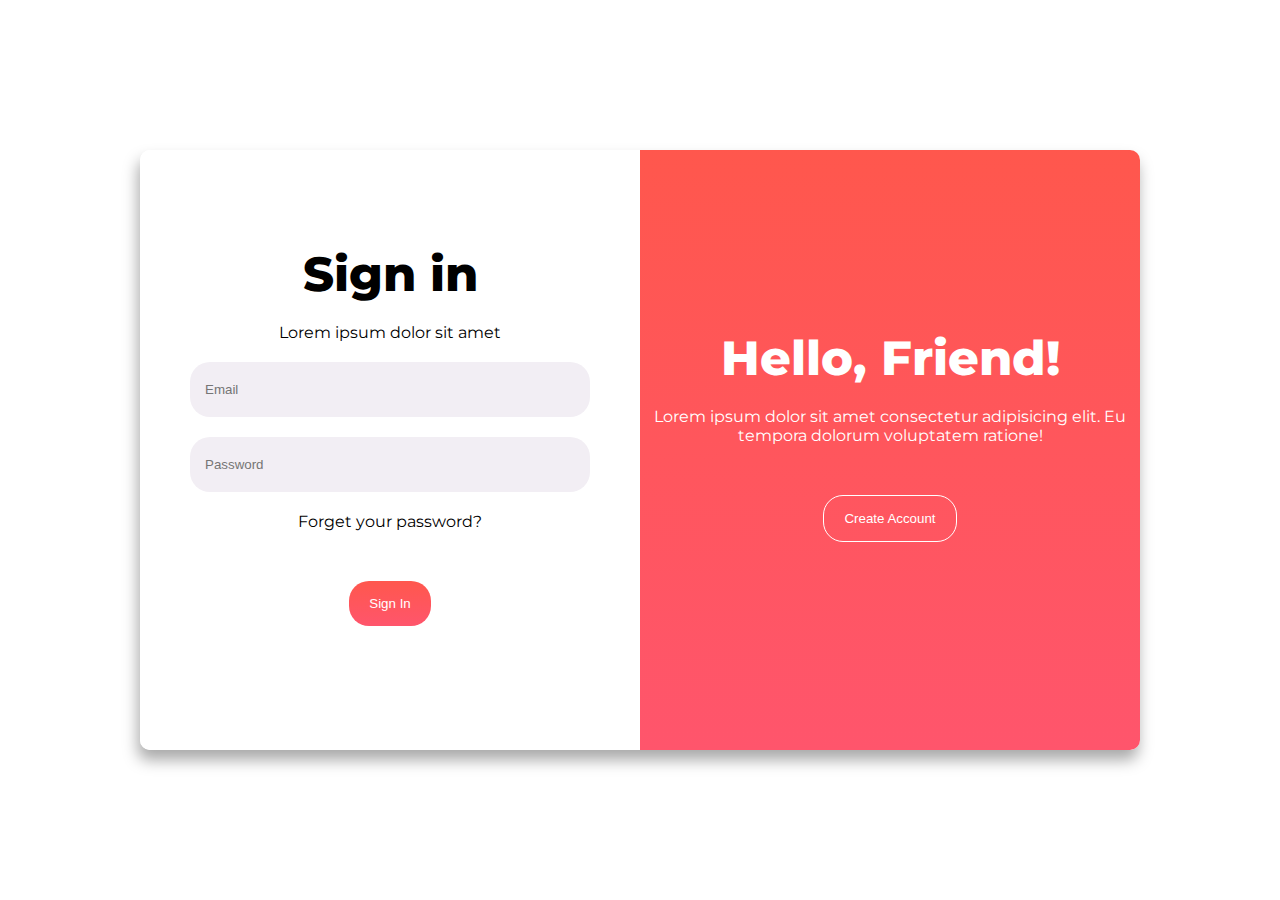
==== LoginTransition/index.html @ 977f2caa "Page Login transition" ====
<!DOCTYPE html>
<html lang="pt-br">
<head>
    <meta charset="UTF-8">
    <meta name="viewport" content="width=device-width, initial-scale=1.0">
    <title>Cadastro | Login</title>
    <link rel="stylesheet" href="Assets/Style/index.css">
</head>
<body>
    <main>
        <div id="background_signIn" class="bakground_sections"></div>
        <section id="container_signIn">
            <h1>Sign in</h1>
            <p>Lorem ipsum dolor sit amet</p>
            <form>
                <input type="email" placeholder="Email">
                <input type="password" placeholder="Password">
                <p>Forget your password?</p>
                <button>Sign In</button>
            </form>
        </section>

        <div id="background_orange" class="right">
            <div id="container_background_orange">
                <section id="text_createAccount">
                    <h1>Welcome Back!</h1>
                    <p>Lorem ipsum dolor sit amet consectetur adipisicing elit. Eu tempora dolorum voluptatem ratione!</p>
                    <button onclick="changeModel()">Sign in</button>
                </section>

                <section id="text_signIn">
                    <h1>Hello, Friend!</h1>
                    <p>Lorem ipsum dolor sit amet consectetur adipisicing elit. Eu tempora dolorum voluptatem ratione!</p>
                    <button onclick="changeModel()">Create Account</button>
                </section>
            </div>
        </div>

        <div id="background_CreatAcoonout" class="bakground_sections"></div>
        <section id="container_CreatAcoonout">
            <h1>Create Account</h1>
            <p>Lorem ipsum dolor sit amet</p>
            <form>
                <input type="text" placeholder="Name">
                <input type="email" placeholder="Email">
                <input type="password" placeholder="Password">
                <p>Forget your password?</p>
                <button>Create Account</button>
            </form>
        </section>
    </main>

    <script src="Assets/Js/index.js"></script>
</body>
</html>
---- LoginTransition/Assets/Style/index.css ----
@import url("https://fonts.googleapis.com/css2?family=Inter:wght@100;300;500;700;900&display=swap");
@import url("https://fonts.googleapis.com/css2?family=Montserrat:wght@100;200;300;400;500;600;700;800;900&display=swap");
:root {
  --black: #000;
  --white: #fff;
  --background1: #FF574D;
  --background2: #FF556C;
  --inputColor: #F2EEF4;
  --font_first: "Montserrat", sans-serif;
  --font_second: "Inter", sans-serif;
}

* {
  margin: 0;
  padding: 0;
  list-style: none;
}

body {
  min-height: 100vh;
  font-family: var(--font_first);
  display: flex;
  align-items: center;
  justify-content: center;
}
body main {
  width: 95%;
  max-width: 1000px;
  height: 600px;
  background-color: #fff;
  border-radius: 10px;
  box-shadow: -2px 10px 15px rgba(0, 0, 0, 0.342);
  display: flex;
  align-items: center;
  justify-content: space-between;
  position: relative;
  overflow: hidden;
}
body main div#background_orange {
  width: 50%;
  height: 100%;
  background-image: linear-gradient(var(--background1), var(--background2));
  position: absolute;
  transition: all 0.6s ease-in-out;
  z-index: 3;
  overflow: hidden;
}
body main div#background_orange.left {
  left: 0;
}
body main div#background_orange.right {
  left: 50%;
}
body main div#background_orange div#container_background_orange {
  width: 200%;
  height: 100%;
  display: flex;
  align-items: center;
  justify-content: center;
  position: absolute;
  left: -100%;
  transition: all 0.6s ease-in-out;
}
body main div#background_orange div#container_background_orange section {
  width: 90%;
  color: var(--white);
  text-align: center;
  background-color: transparent;
  position: relative;
}
body main div#background_orange div#container_background_orange section button {
  width: auto;
  padding: 15px 20px;
  color: var(--white);
  background: transparent;
  border: 1px solid var(--white);
  cursor: pointer;
  border-radius: 20px;
  margin: 30px auto;
}
body main div.bakground_sections {
  width: 50%;
  height: 100%;
  position: absolute;
  z-index: 1;
  background-color: var(--white);
}
body main div.bakground_sections#background_signIn {
  z-index: 2;
  left: 0;
}
body main div.bakground_sections#background_CreatAcoonout {
  right: 0;
}
body main section {
  width: 50%;
  height: 100%;
  display: flex;
  align-items: center;
  flex-direction: column;
  justify-content: center;
  gap: 20px;
  position: absolute;
  transition: left 0.6s ease-in-out;
  z-index: 2;
}
body main section#container_signIn {
  left: 0;
}
body main section#container_CreatAcoonout {
  left: 0;
  z-index: 1;
}
body main section h1 {
  font-size: 3em;
  font-weight: 800;
}
body main section form {
  width: 80%;
  display: flex;
  flex-direction: column;
  justify-content: center;
  gap: 20px;
}
body main section form input {
  width: calc(100% - 30px);
  padding: 20px 15px;
  background-color: var(--inputColor);
  border: none;
  border-radius: 20px;
}
body main section form p {
  text-align: center;
}
body main section form button {
  width: auto;
  padding: 15px 20px;
  color: var(--white);
  background-image: linear-gradient(var(--background1), var(--background2));
  border: none;
  cursor: pointer;
  border-radius: 20px;
  margin: 30px auto;
}/*# sourceMappingURL=index.css.map */
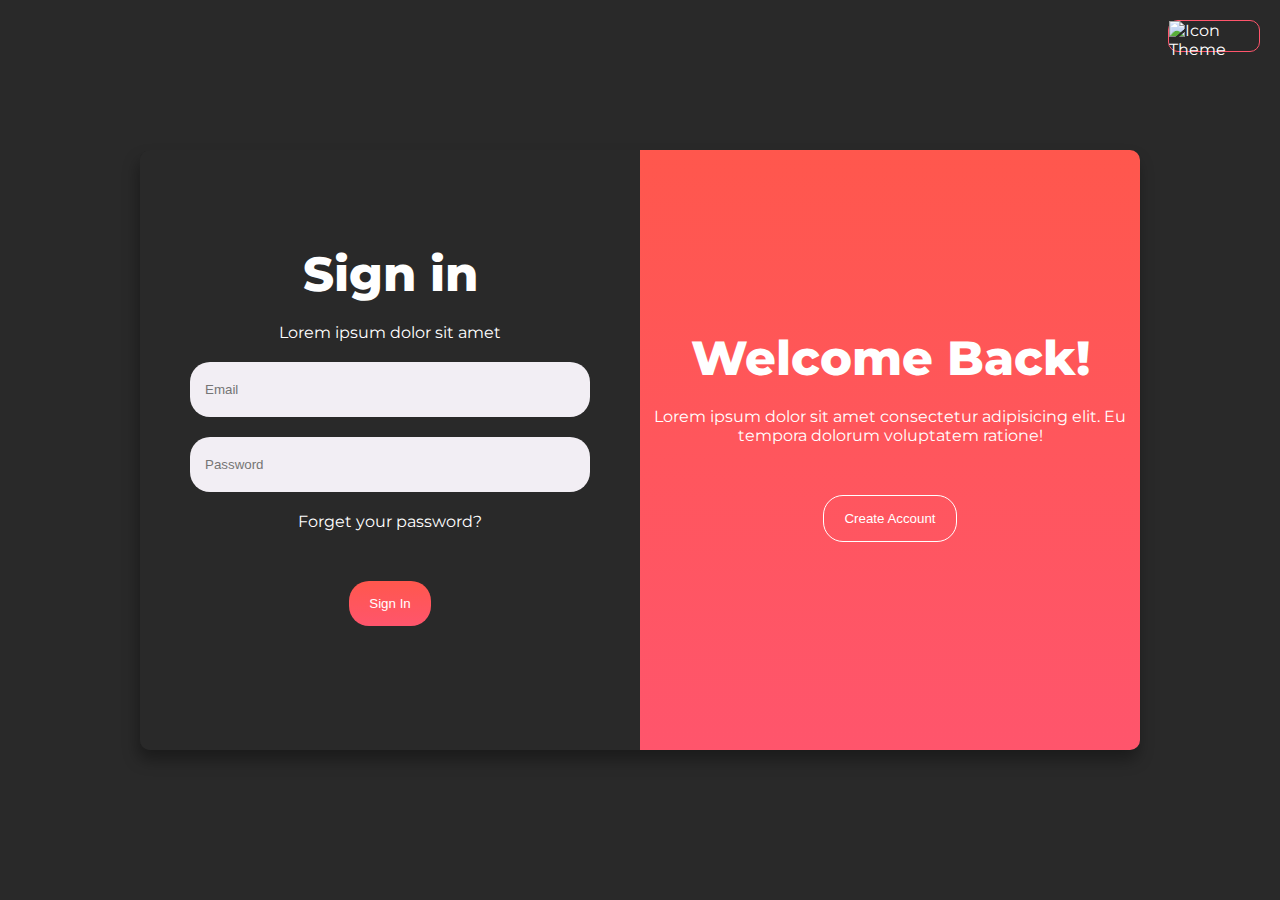
==== commit 2c00773d: "dark theme" ====
--- a/LoginTransition/index.html
+++ b/LoginTransition/index.html
@@ -7,14 +7,20 @@
     <link rel="stylesheet" href="Assets/Style/index.css">
 </head>
 <body>
+    <div id="container_btn_theme">
+        <div id="container_icon_theme">
+            <img src="/Assets/Imgs/night-mode.png" alt="Icon Theme" id="icon_theme">
+        </div>
+    </div>
+
     <main>
         <div id="background_signIn" class="bakground_sections"></div>
         <section id="container_signIn">
             <h1>Sign in</h1>
             <p>Lorem ipsum dolor sit amet</p>
             <form>
-                <input type="email" placeholder="Email">
-                <input type="password" placeholder="Password">
+                <input type="email" placeholder="Email" required>
+                <input type="password" placeholder="Password" required>
                 <p>Forget your password?</p>
                 <button>Sign In</button>
             </form>
@@ -22,14 +28,14 @@
 
         <div id="background_orange" class="right">
             <div id="container_background_orange">
-                <section id="text_createAccount">
-                    <h1>Welcome Back!</h1>
+                <section id="text_signIn">
+                    <h1>Hello, Friend!</h1>
                     <p>Lorem ipsum dolor sit amet consectetur adipisicing elit. Eu tempora dolorum voluptatem ratione!</p>
                     <button onclick="changeModel()">Sign in</button>
                 </section>
 
-                <section id="text_signIn">
-                    <h1>Hello, Friend!</h1>
+                <section id="text_createAccount">
+                    <h1>Welcome Back!</h1>
                     <p>Lorem ipsum dolor sit amet consectetur adipisicing elit. Eu tempora dolorum voluptatem ratione!</p>
                     <button onclick="changeModel()">Create Account</button>
                 </section>
@@ -41,9 +47,9 @@
             <h1>Create Account</h1>
             <p>Lorem ipsum dolor sit amet</p>
             <form>
-                <input type="text" placeholder="Name">
-                <input type="email" placeholder="Email">
-                <input type="password" placeholder="Password">
+                <input type="text" placeholder="Name" required>
+                <input type="email" placeholder="Email" required>
+                <input type="password" placeholder="Password" required>
                 <p>Forget your password?</p>
                 <button>Create Account</button>
             </form>
--- a/LoginTransition/Assets/Style/index.css
+++ b/LoginTransition/Assets/Style/index.css
@@ -1,11 +1,14 @@
 @import url("https://fonts.googleapis.com/css2?family=Inter:wght@100;300;500;700;900&display=swap");
 @import url("https://fonts.googleapis.com/css2?family=Montserrat:wght@100;200;300;400;500;600;700;800;900&display=swap");
 :root {
-  --black: #000;
-  --white: #fff;
+  --black: #fff;
+  --white: #292929;
+  --black2: #000;
+  --white2: #fff;
   --background1: #FF574D;
   --background2: #FF556C;
   --inputColor: #F2EEF4;
+  --darkness: rgba(0, 0, 0, 0.342);
   --font_first: "Montserrat", sans-serif;
   --font_second: "Inter", sans-serif;
 }
@@ -22,14 +25,67 @@
   display: flex;
   align-items: center;
   justify-content: center;
-}
+  background-color: var(--white);
+  color: var(--black);
+  transition: all 0.4s ease-in-out;
+}
+body div#container_btn_theme {
+  width: 90px;
+  height: 30px;
+  background-color: var(--white);
+  border-radius: 10px;
+  position: absolute;
+  top: 20px;
+  right: 20px;
+  cursor: pointer;
+  border: 1px solid var(--background2);
+  transition: all 0.4s ease-in-out;
+}
+body div#container_btn_theme div#container_icon_theme {
+  width: 30px;
+  height: 100%;
+  border-radius: 50%;
+  position: absolute;
+  transition: left 0.6s ease-in-out;
+  left: 0;
+}
+body div#container_btn_theme div#container_icon_theme.Dark_Active {
+  left: calc(100% - 30px);
+  animation: 0.6s animationBtn ease-in-out;
+}
+body div#container_btn_theme div#container_icon_theme.Light_Active {
+  animation: 0.6s animationBtn2 ease-in-out;
+}
+@keyframes animationBtn {
+  0% {
+    transform: rotate(0deg);
+  }
+  100% {
+    transform: rotate(360deg);
+  }
+}
+@keyframes animationBtn2 {
+  0% {
+    transform: rotate(360deg);
+  }
+  100% {
+    transform: rotate(0deg);
+  }
+}
+body div#container_btn_theme div#container_icon_theme img {
+  width: 100%;
+  height: 100%;
+  -o-object-fit: contain;
+     object-fit: contain;
+}
+@keyframes identifier {}
 body main {
   width: 95%;
   max-width: 1000px;
   height: 600px;
-  background-color: #fff;
+  background-color: var(--white);
   border-radius: 10px;
-  box-shadow: -2px 10px 15px rgba(0, 0, 0, 0.342);
+  box-shadow: -2px 10px 15px var(--darkness);
   display: flex;
   align-items: center;
   justify-content: space-between;
@@ -63,7 +119,7 @@
 }
 body main div#background_orange div#container_background_orange section {
   width: 90%;
-  color: var(--white);
+  color: var(--white2);
   text-align: center;
   background-color: transparent;
   position: relative;
@@ -71,9 +127,9 @@
 body main div#background_orange div#container_background_orange section button {
   width: auto;
   padding: 15px 20px;
-  color: var(--white);
+  color: var(--white2);
   background: transparent;
-  border: 1px solid var(--white);
+  border: 1px solid var(--white2);
   cursor: pointer;
   border-radius: 20px;
   margin: 30px auto;
@@ -84,6 +140,7 @@
   position: absolute;
   z-index: 1;
   background-color: var(--white);
+  transition: all 0.4s ease-in-out;
 }
 body main div.bakground_sections#background_signIn {
   z-index: 2;
@@ -135,7 +192,7 @@
 body main section form button {
   width: auto;
   padding: 15px 20px;
-  color: var(--white);
+  color: var(--white2);
   background-image: linear-gradient(var(--background1), var(--background2));
   border: none;
   cursor: pointer;
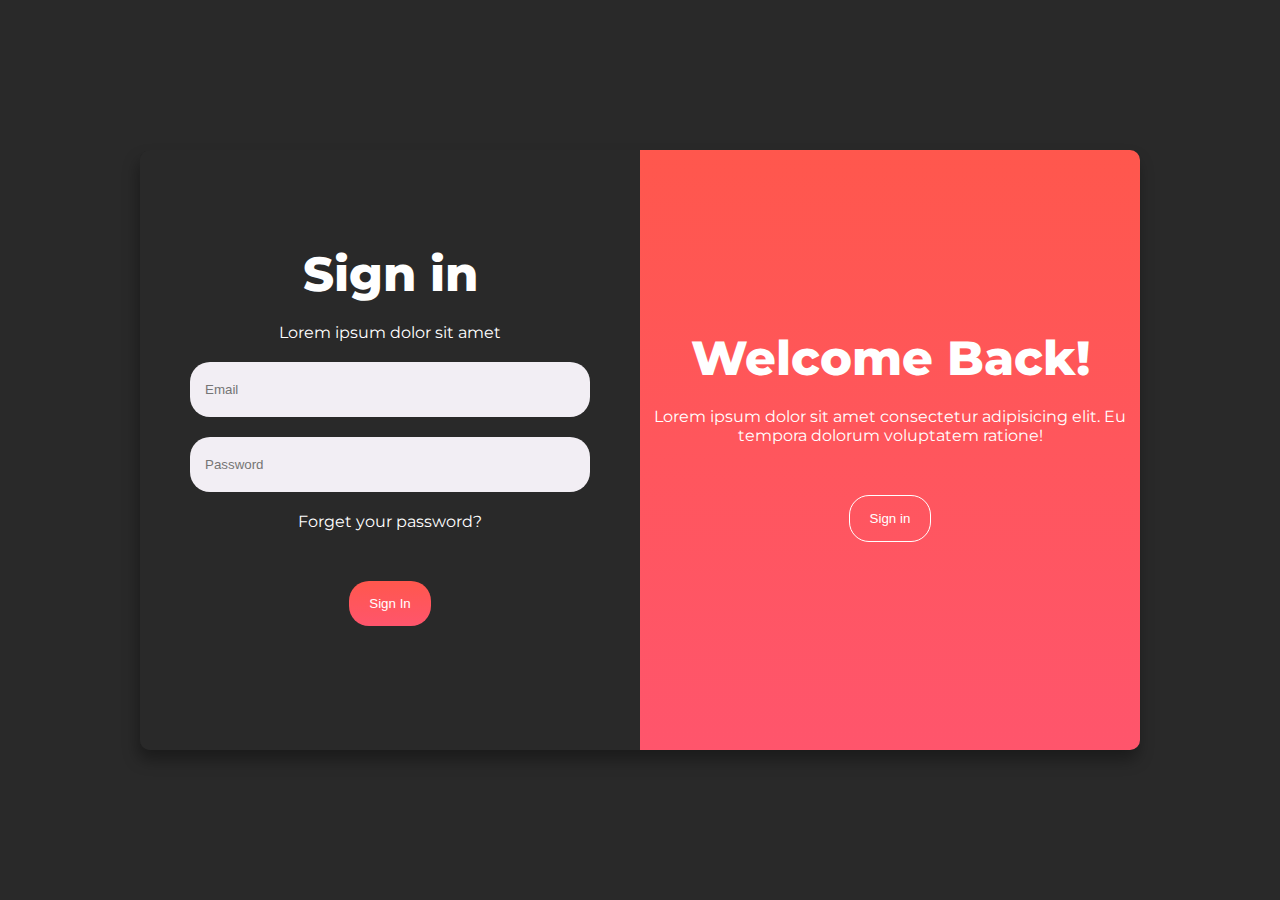
==== commit 51d4d40e: "." ====
--- a/LoginTransition/index.html
+++ b/LoginTransition/index.html
@@ -7,20 +7,14 @@
     <link rel="stylesheet" href="Assets/Style/index.css">
 </head>
 <body>
-    <div id="container_btn_theme">
-        <div id="container_icon_theme">
-            <img src="/Assets/Imgs/night-mode.png" alt="Icon Theme" id="icon_theme">
-        </div>
-    </div>
-
     <main>
         <div id="background_signIn" class="bakground_sections"></div>
         <section id="container_signIn">
             <h1>Sign in</h1>
             <p>Lorem ipsum dolor sit amet</p>
             <form>
-                <input type="email" placeholder="Email" required>
-                <input type="password" placeholder="Password" required>
+                <input type="email" placeholder="Email">
+                <input type="password" placeholder="Password">
                 <p>Forget your password?</p>
                 <button>Sign In</button>
             </form>
@@ -31,13 +25,13 @@
                 <section id="text_signIn">
                     <h1>Hello, Friend!</h1>
                     <p>Lorem ipsum dolor sit amet consectetur adipisicing elit. Eu tempora dolorum voluptatem ratione!</p>
-                    <button onclick="changeModel()">Sign in</button>
+                    <button onclick="changeModel()">Create Account</button>
                 </section>
 
                 <section id="text_createAccount">
                     <h1>Welcome Back!</h1>
                     <p>Lorem ipsum dolor sit amet consectetur adipisicing elit. Eu tempora dolorum voluptatem ratione!</p>
-                    <button onclick="changeModel()">Create Account</button>
+                    <button onclick="changeModel()">Sign in</button>
                 </section>
             </div>
         </div>
@@ -47,9 +41,9 @@
             <h1>Create Account</h1>
             <p>Lorem ipsum dolor sit amet</p>
             <form>
-                <input type="text" placeholder="Name" required>
-                <input type="email" placeholder="Email" required>
-                <input type="password" placeholder="Password" required>
+                <input type="text" placeholder="Name">
+                <input type="email" placeholder="Email">
+                <input type="password" placeholder="Password">
                 <p>Forget your password?</p>
                 <button>Create Account</button>
             </form>
